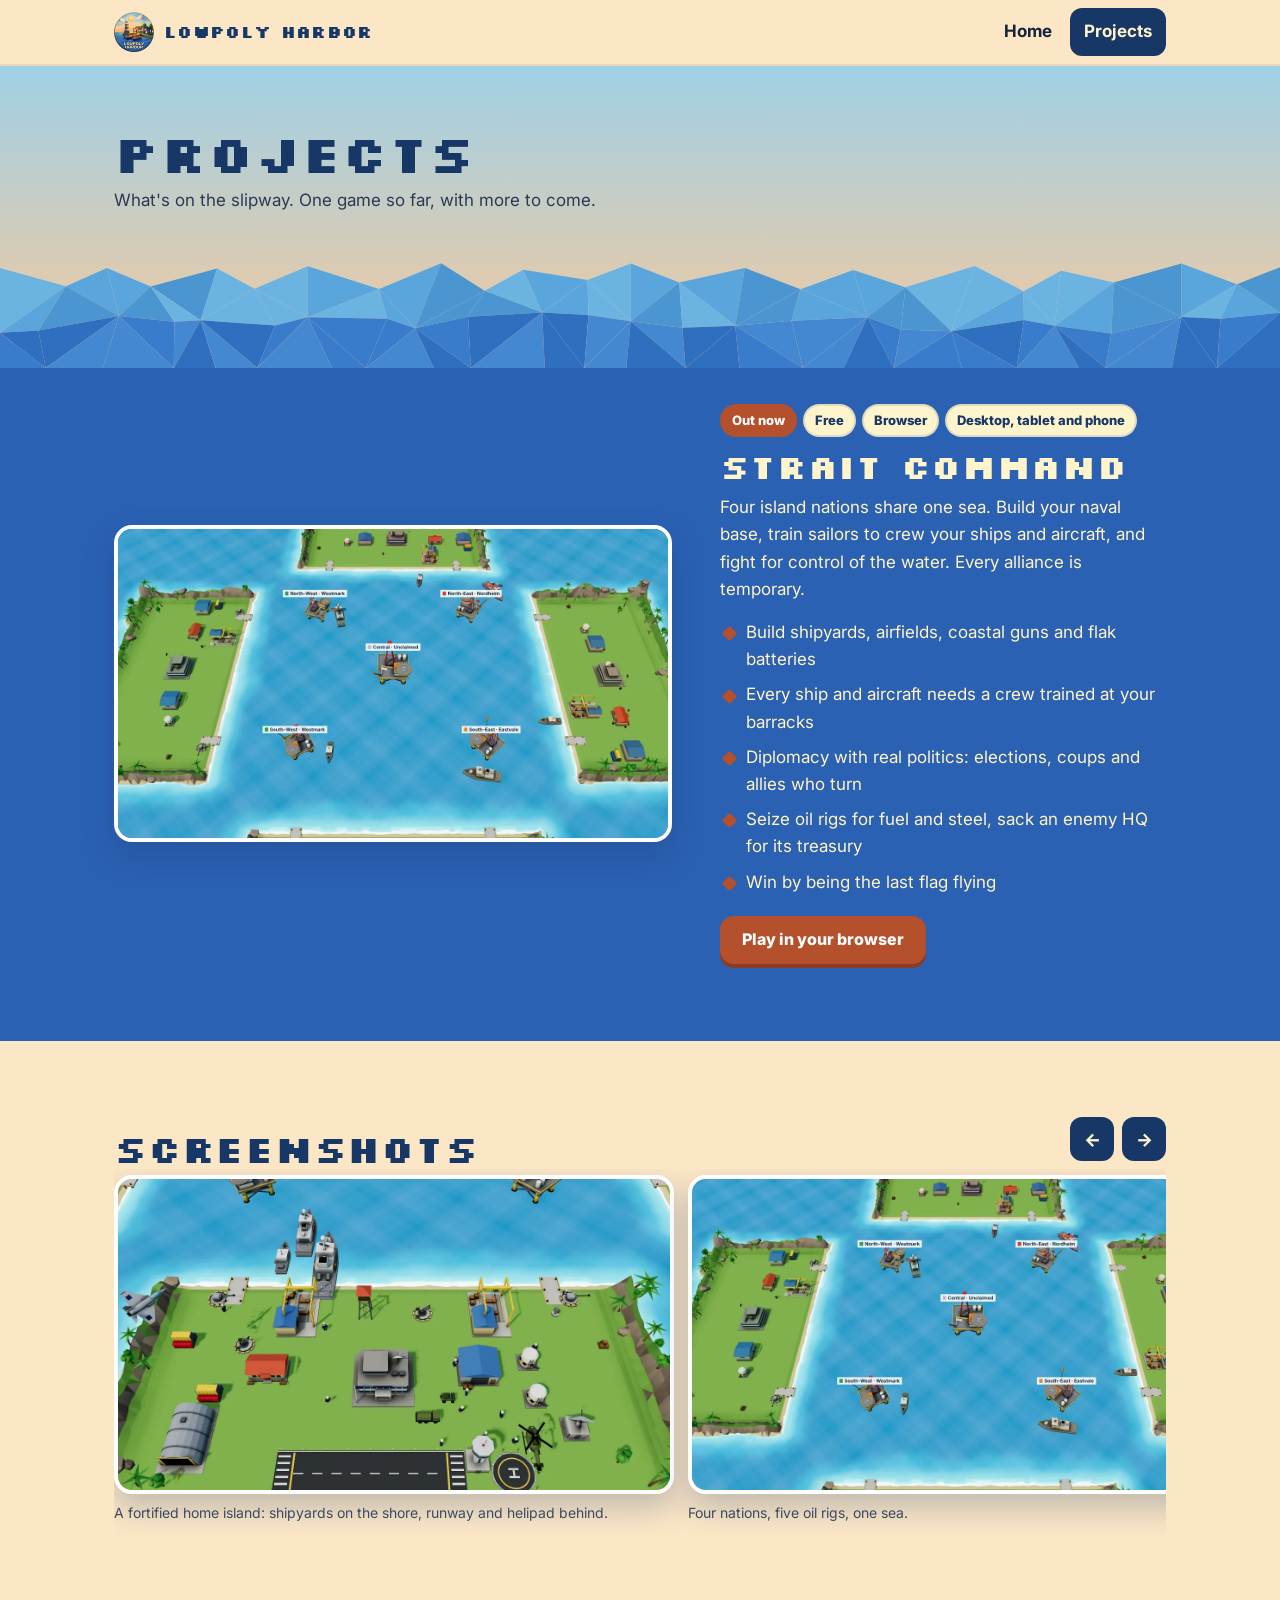
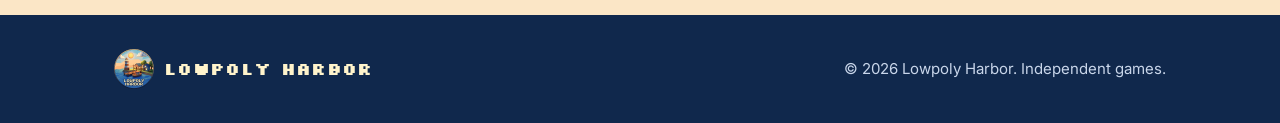
==== projects.html @ 1a78bca9 "Lowpoly Harbor website with Strait Command Co-Authored-By: Claude Opus 5.5 <noreply@anthropic.com> C" ====
<!DOCTYPE html>
<html lang="en">
<head>
<meta charset="utf-8">
<meta name="viewport" content="width=device-width,initial-scale=1">
<title>Projects | Lowpoly Harbor</title>
<meta name="description" content="Games by Lowpoly Harbor. Strait Command: a free naval base-building strategy game you play in your browser.">
<meta property="og:title" content="Strait Command by Lowpoly Harbor">
<meta property="og:description" content="Four island nations, one sea. Build a naval base, crew your fleet and choose your allies carefully. Free, in your browser.">
<meta property="og:image" content="img/og.jpg">
<meta name="theme-color" content="#173866">
<link rel="icon" href="img/favicon.png">
<link rel="apple-touch-icon" href="img/apple-touch-icon.png">
<link rel="preconnect" href="https://fonts.googleapis.com"><link rel="preconnect" href="https://fonts.gstatic.com" crossorigin>
<link href="https://fonts.googleapis.com/css2?family=Inter:wght@400;600;700;800&family=Silkscreen:wght@400;700&display=swap" rel="stylesheet">
<link rel="stylesheet" href="style.css">
</head>
<body>
<header class="top"><div class="wrap">
  <a class="brand" href="index.html"><img src="img/logo.webp" alt="" width="40" height="40"><span class="px">Lowpoly Harbor</span></a>
  <nav class="nav" aria-label="Main"><a href="index.html">Home</a><a href="projects.html" aria-current="page">Projects</a></nav>
</div></header>

<main>
<section class="pagehead">
  <div class="wrap">
    <h1 class="px">Projects</h1>
    <p>What's on the slipway. One game so far, with more to come.</p>
  </div>
  <svg class="sea" viewBox="0 0 1200 90" preserveAspectRatio="none" aria-hidden="true"><polygon points="0.0,19.6 61.9,32.5 0.0,65.3" fill="#6bb4e2"/><polygon points="61.9,32.5 36.0,63.6 0.0,65.3" fill="#5aa6dc"/><polygon points="61.9,32.5 100.2,19.7 111.5,53.4" fill="#5aa6dc"/><polygon points="61.9,32.5 111.5,53.4 36.0,63.6" fill="#4b95d1"/><polygon points="100.2,19.7 141.2,32.7 111.5,53.4" fill="#5aa6dc"/><polygon points="141.2,32.7 163.5,57.5 111.5,53.4" fill="#4b95d1"/><polygon points="141.2,32.7 203.6,20.1 188.0,56.4" fill="#4b95d1"/><polygon points="141.2,32.7 188.0,56.4 163.5,57.5" fill="#6bb4e2"/><polygon points="203.6,20.1 238.6,34.3 188.0,56.4" fill="#6bb4e2"/><polygon points="238.6,34.3 257.8,60.1 188.0,56.4" fill="#6bb4e2"/><polygon points="238.6,34.3 288.5,18.4 288.4,54.3" fill="#6bb4e2"/><polygon points="238.6,34.3 288.4,54.3 257.8,60.1" fill="#6bb4e2"/><polygon points="288.5,18.4 355.4,34.5 288.4,54.3" fill="#5aa6dc"/><polygon points="355.4,34.5 363.0,55.3 288.4,54.3" fill="#6bb4e2"/><polygon points="355.4,34.5 413.5,16.3 389.3,62.1" fill="#5aa6dc"/><polygon points="355.4,34.5 389.3,62.1 363.0,55.3" fill="#5aa6dc"/><polygon points="413.5,16.3 454.3,35.7 389.3,62.1" fill="#4b95d1"/><polygon points="454.3,35.7 438.8,53.9 389.3,62.1" fill="#4b95d1"/><polygon points="454.3,35.7 490.4,20.9 508.3,51.0" fill="#6bb4e2"/><polygon points="454.3,35.7 508.3,51.0 438.8,53.9" fill="#4b95d1"/><polygon points="490.4,20.9 550.8,28.1 508.3,51.0" fill="#5aa6dc"/><polygon points="550.8,28.1 551.7,52.8 508.3,51.0" fill="#5aa6dc"/><polygon points="550.8,28.1 591.3,16.5 591.3,57.2" fill="#6bb4e2"/><polygon points="550.8,28.1 591.3,57.2 551.7,52.8" fill="#6bb4e2"/><polygon points="591.3,16.5 636.8,29.9 591.3,57.2" fill="#5aa6dc"/><polygon points="636.8,29.9 639.7,61.7 591.3,57.2" fill="#4b95d1"/><polygon points="636.8,29.9 698.3,19.7 689.3,60.3" fill="#5aa6dc"/><polygon points="636.8,29.9 689.3,60.3 639.7,61.7" fill="#6bb4e2"/><polygon points="698.3,19.7 750.5,34.7 689.3,60.3" fill="#4b95d1"/><polygon points="750.5,34.7 742.0,56.7 689.3,60.3" fill="#4b95d1"/><polygon points="750.5,34.7 800.0,21.1 813.2,54.3" fill="#5aa6dc"/><polygon points="750.5,34.7 813.2,54.3 742.0,56.7" fill="#5aa6dc"/><polygon points="800.0,21.1 848.8,33.3 813.2,54.3" fill="#5aa6dc"/><polygon points="848.8,33.3 844.5,62.9 813.2,54.3" fill="#4b95d1"/><polygon points="848.8,33.3 913.9,18.2 891.9,64.2" fill="#6bb4e2"/><polygon points="848.8,33.3 891.9,64.2 844.5,62.9" fill="#4b95d1"/><polygon points="913.9,18.2 959.5,36.0 891.9,64.2" fill="#6bb4e2"/><polygon points="959.5,36.0 959.9,56.3 891.9,64.2" fill="#5aa6dc"/><polygon points="959.5,36.0 994.8,21.7 988.8,60.3" fill="#6bb4e2"/><polygon points="959.5,36.0 988.8,60.3 959.9,56.3" fill="#6bb4e2"/><polygon points="994.8,21.7 1044.1,29.8 988.8,60.3" fill="#6bb4e2"/><polygon points="1044.1,29.8 1042.0,65.8 988.8,60.3" fill="#5aa6dc"/><polygon points="1044.1,29.8 1107.5,16.6 1107.6,54.1" fill="#4b95d1"/><polygon points="1044.1,29.8 1107.6,54.1 1042.0,65.8" fill="#4b95d1"/><polygon points="1107.5,16.6 1159.7,31.2 1107.6,54.1" fill="#5aa6dc"/><polygon points="1159.7,31.2 1144.3,55.3 1107.6,54.1" fill="#6bb4e2"/><polygon points="1159.7,31.2 1200.0,19.1 1200.0,51.2" fill="#4b95d1"/><polygon points="1159.7,31.2 1200.0,51.2 1144.3,55.3" fill="#5aa6dc"/><polygon points="0.0,65.3 36.0,63.6 42.8,90.0" fill="#2f6fc0"/><polygon points="0.0,65.3 42.8,90.0 0.0,90.0" fill="#3a7ccc"/><polygon points="36.0,63.6 111.5,53.4 42.8,90.0" fill="#2f6fc0"/><polygon points="111.5,53.4 96.4,90.0 42.8,90.0" fill="#4588d2"/><polygon points="111.5,53.4 163.5,57.5 162.9,90.0" fill="#3a7ccc"/><polygon points="111.5,53.4 162.9,90.0 96.4,90.0" fill="#4588d2"/><polygon points="163.5,57.5 188.0,56.4 162.9,90.0" fill="#4588d2"/><polygon points="188.0,56.4 202.1,90.0 162.9,90.0" fill="#2f6fc0"/><polygon points="188.0,56.4 257.8,60.1 241.1,90.0" fill="#2f6fc0"/><polygon points="188.0,56.4 241.1,90.0 202.1,90.0" fill="#4588d2"/><polygon points="257.8,60.1 288.4,54.3 241.1,90.0" fill="#3a7ccc"/><polygon points="288.4,54.3 311.4,90.0 241.1,90.0" fill="#4588d2"/><polygon points="288.4,54.3 363.0,55.3 343.0,90.0" fill="#3a7ccc"/><polygon points="288.4,54.3 343.0,90.0 311.4,90.0" fill="#3a7ccc"/><polygon points="363.0,55.3 389.3,62.1 343.0,90.0" fill="#3a7ccc"/><polygon points="389.3,62.1 406.7,90.0 343.0,90.0" fill="#4588d2"/><polygon points="389.3,62.1 438.8,53.9 441.5,90.0" fill="#3a7ccc"/><polygon points="389.3,62.1 441.5,90.0 406.7,90.0" fill="#2f6fc0"/><polygon points="438.8,53.9 508.3,51.0 441.5,90.0" fill="#2f6fc0"/><polygon points="508.3,51.0 510.7,90.0 441.5,90.0" fill="#4588d2"/><polygon points="508.3,51.0 551.7,52.8 547.8,90.0" fill="#2f6fc0"/><polygon points="508.3,51.0 547.8,90.0 510.7,90.0" fill="#2f6fc0"/><polygon points="551.7,52.8 591.3,57.2 547.8,90.0" fill="#4588d2"/><polygon points="591.3,57.2 587.1,90.0 547.8,90.0" fill="#4588d2"/><polygon points="591.3,57.2 639.7,61.7 642.7,90.0" fill="#4588d2"/><polygon points="591.3,57.2 642.7,90.0 587.1,90.0" fill="#2f6fc0"/><polygon points="639.7,61.7 689.3,60.3 642.7,90.0" fill="#2f6fc0"/><polygon points="689.3,60.3 693.2,90.0 642.7,90.0" fill="#2f6fc0"/><polygon points="689.3,60.3 742.0,56.7 752.7,90.0" fill="#4588d2"/><polygon points="689.3,60.3 752.7,90.0 693.2,90.0" fill="#3a7ccc"/><polygon points="742.0,56.7 813.2,54.3 752.7,90.0" fill="#4588d2"/><polygon points="813.2,54.3 790.9,90.0 752.7,90.0" fill="#4588d2"/><polygon points="813.2,54.3 844.5,62.9 837.9,90.0" fill="#3a7ccc"/><polygon points="813.2,54.3 837.9,90.0 790.9,90.0" fill="#2f6fc0"/><polygon points="844.5,62.9 891.9,64.2 837.9,90.0" fill="#4588d2"/><polygon points="891.9,64.2 901.7,90.0 837.9,90.0" fill="#3a7ccc"/><polygon points="891.9,64.2 959.9,56.3 953.2,90.0" fill="#2f6fc0"/><polygon points="891.9,64.2 953.2,90.0 901.7,90.0" fill="#3a7ccc"/><polygon points="959.9,56.3 988.8,60.3 953.2,90.0" fill="#3a7ccc"/><polygon points="988.8,60.3 1011.7,90.0 953.2,90.0" fill="#4588d2"/><polygon points="988.8,60.3 1042.0,65.8 1036.5,90.0" fill="#3a7ccc"/><polygon points="988.8,60.3 1036.5,90.0 1011.7,90.0" fill="#2f6fc0"/><polygon points="1042.0,65.8 1107.6,54.1 1036.5,90.0" fill="#4588d2"/><polygon points="1107.6,54.1 1098.5,90.0 1036.5,90.0" fill="#4588d2"/><polygon points="1107.6,54.1 1144.3,55.3 1140.9,90.0" fill="#2f6fc0"/><polygon points="1107.6,54.1 1140.9,90.0 1098.5,90.0" fill="#2f6fc0"/><polygon points="1144.3,55.3 1200.0,51.2 1140.9,90.0" fill="#3a7ccc"/><polygon points="1200.0,51.2 1200.0,90.0 1140.9,90.0" fill="#2f6fc0"/></svg>
</section>

<section class="band sea-band" style="padding-top:clamp(20px,3vw,36px)">
  <div class="wrap proj">
    <a href="strait-command/index.html" class="shot"><img src="img/sc-overview.webp" alt="Strait Command: four islands around a central sea with oil rigs and warships" width="1280" height="720"></a>
    <div>
      <div class="tags"><span class="tag hot">Out now</span><span class="tag">Free</span><span class="tag">Browser</span><span class="tag">Desktop, tablet and phone</span></div>
      <h3 class="px" style="color:var(--cream)">Strait Command</h3>
      <p>Four island nations share one sea. Build your naval base, train sailors to crew your ships and aircraft, and fight for control of the water. Every alliance is temporary.</p>
      <ul class="feat">
        <li>Build shipyards, airfields, coastal guns and flak batteries</li>
        <li>Every ship and aircraft needs a crew trained at your barracks</li>
        <li>Diplomacy with real politics: elections, coups and allies who turn</li>
        <li>Seize oil rigs for fuel and steel, sack an enemy HQ for its treasury</li>
        <li>Win by being the last flag flying</li>
      </ul>
      <div class="btns"><a class="btn primary" href="strait-command/index.html">Play in your browser</a></div>
    </div>
  </div>
</section>

<section class="band">
  <div class="wrap">
    <div style="display:flex;align-items:end;justify-content:space-between;gap:12px;flex-wrap:wrap">
      <h2 class="px" style="color:var(--deep);margin:0">Screenshots</h2>
      <div class="gnav"><button type="button" id="gPrev" aria-label="Previous screenshot">&larr;</button><button type="button" id="gNext" aria-label="Next screenshot">&rarr;</button></div>
    </div>
    <div class="gallery" id="gallery" tabindex="0" aria-label="Strait Command screenshots">
      <figure><div class="shot"><img src="img/sc-base.webp" alt="A built-up naval base with two shipyards, a runway, hangar, helipad and defences" width="1280" height="720" loading="lazy"></div><figcaption>A fortified home island: shipyards on the shore, runway and helipad behind.</figcaption></figure>
      <figure><div class="shot"><img src="img/sc-overview.webp" alt="Overview of four islands around a central sea with five oil rigs" width="1280" height="720" loading="lazy"></div><figcaption>Four nations, five oil rigs, one sea.</figcaption></figure>
      <figure><div class="shot"><img src="img/sc-rig.webp" alt="Warships around the central oil rig" width="1280" height="720" loading="lazy"></div><figcaption>Fighting over the Central Rig, the richest prize on the map.</figcaption></figure>
    </div>
  </div>
</section>
</main>

<footer><div class="wrap">
  <a class="brand" href="index.html"><img src="img/logo.webp" alt="" width="34" height="34"><span class="px">Lowpoly Harbor</span></a>
  <span>&copy; 2026 Lowpoly Harbor. Independent games.</span>
</div></footer>
<script>
{
  const g = document.getElementById('gallery');
  const step = d => { const f = g.querySelector('figure'); g.scrollBy({left: d * (f.offsetWidth + 14), behavior: matchMedia('(prefers-reduced-motion: reduce)').matches ? 'auto' : 'smooth'}); };
  document.getElementById('gPrev').addEventListener('click', () => step(-1));
  document.getElementById('gNext').addEventListener('click', () => step(1));
  g.addEventListener('keydown', e => { if (e.key === 'ArrowLeft') step(-1); if (e.key === 'ArrowRight') step(1); });
}
</script>
</body>
</html>
---- style.css ----
/* VOICE: warm, small-studio, toy-box; a harbour at golden hour
   IDEA: the studio site behaves like the logo badge come to life: sunset sky above, faceted sea below
   PICTURE: the badge riding on low-poly waves; the game shown in real screenshots
   COLOUR and TYPE: sunset peach + harbour blue lead, cream text on sea, lighthouse brick as the accent; Silkscreen (pixel, like the logo) + Inter
   LAYOUT: one centred hero, a sea-blue about band, a project strip; projects page = one big feature + gallery */
:root{
  color-scheme:light;
  --sky:#9fd0e6;--peach:#f7c99c;--sand:#fbe6c6;--sea:#2b61b3;--deep:#173866;--night:#10284c;
  --cream:#fff4cc;--ink:#15233a;--brick:#b4512c;--brick-d:#8e3c1f;--grass:#6aa84f;
  --r:18px;
}
*{box-sizing:border-box;min-width:0}
html{scroll-padding-top:80px}
body{margin:0;background:var(--sand);color:var(--ink);font:17px/1.6 Inter,system-ui,-apple-system,"Segoe UI",sans-serif;overflow-x:clip}
img{max-width:100%;height:auto;display:block}
a{color:inherit}
.px{font-family:Silkscreen,"Press Start 2P",ui-monospace,monospace;font-weight:700;letter-spacing:.02em;line-height:1.05}
.wrap{max-width:1180px;margin:0 auto;padding:0 max(5vw,18px)}

/* header */
.top{position:sticky;top:0;z-index:10;background:rgba(251,230,198,.9);backdrop-filter:blur(8px);border-bottom:2px solid #0000000f}
.top .wrap{display:flex;align-items:center;gap:14px;min-height:64px}
.brand{display:flex;align-items:center;gap:10px;text-decoration:none}
.brand img{width:40px;height:40px}
.brand span{font-size:17px;color:var(--deep)}
.nav{margin-left:auto;display:flex;gap:4px}
.nav a{text-decoration:none;font-weight:700;padding:10px 14px;border-radius:12px;min-height:44px;display:flex;align-items:center}
.nav a:hover{background:#0000000a}
.nav a[aria-current=page]{background:var(--deep);color:var(--cream)}

/* buttons */
.btns{display:flex;flex-wrap:wrap;gap:10px}
.btn{display:inline-flex;align-items:center;gap:8px;min-height:48px;padding:0 22px;border-radius:14px;font-weight:800;text-decoration:none;font-size:16px;
  box-shadow:0 4px 0 #00000026;transition:transform .12s}
.btn:hover{transform:translateY(-2px)}
.btn:focus-visible,.nav a:focus-visible{outline:3px solid var(--brick);outline-offset:3px}
.btn.primary{background:var(--brick);color:#fff;box-shadow:0 4px 0 var(--brick-d)}
.btn.ghost{background:var(--cream);color:var(--deep)}

/* hero: sunset sky, badge, faceted sea */
.hero{position:relative;background:linear-gradient(180deg,var(--sky) 0%,#c9dfe4 38%,var(--peach) 78%);padding:clamp(28px,5vw,56px) 0 0;text-align:center;overflow:hidden}
.hero .badge{width:min(400px,72vw);margin:0 auto;filter:drop-shadow(0 18px 24px #17386655);animation:bob 6s ease-in-out infinite}
.hero h1{font-size:clamp(30px,4.6vw,48px);margin:22px auto 10px;color:var(--deep);max-width:16ch;text-wrap:balance}
.hero p.lead{font-size:clamp(17px,1.6vw,19px);max-width:56ch;margin:0 auto 22px;color:#2a3a55}
.hero .btns{justify-content:center;margin-bottom:clamp(40px,6vw,70px)}
.sea{display:block;width:100%;height:clamp(70px,10vw,130px)}
@keyframes bob{0%,100%{transform:translateY(0) rotate(-1deg)}50%{transform:translateY(-10px) rotate(1deg)}}
@media (prefers-reduced-motion:reduce){.hero .badge{animation:none}.btn{transition:none}}

/* bands */
.band{padding:clamp(40px,6vw,80px) 0}
.band.sea-band{background:var(--sea);color:var(--cream)}
.band.deep{background:var(--deep);color:var(--cream)}
h2{font-size:clamp(26px,3.4vw,38px);margin:0 0 16px;text-wrap:balance}
.sea-band h2,.deep h2{color:var(--cream)}
.about{display:grid;grid-template-columns:minmax(0,1.1fr) minmax(0,.9fr);gap:clamp(24px,5vw,64px);align-items:start}
.about p{margin:0 0 14px;max-width:62ch}
.pillars{display:grid;gap:12px}
.pillar{background:#ffffff14;border:2px solid #ffffff22;border-radius:var(--r);padding:16px 18px}
.pillar b{display:block;font-size:17px;margin-bottom:3px;color:#fff}
.pillar span{font-size:15.5px;opacity:.9}

/* project teaser + feature */
.proj{display:grid;grid-template-columns:minmax(0,1.25fr) minmax(0,1fr);gap:clamp(22px,4vw,48px);align-items:center}
.shot{border-radius:var(--r);overflow:hidden;box-shadow:0 14px 30px #17386640;border:4px solid #fff}
.tags{display:flex;flex-wrap:wrap;gap:6px;margin:0 0 12px}
.tag{font-size:13px;font-weight:800;padding:4px 10px;border-radius:999px;background:var(--cream);color:var(--deep);border:2px solid #17386622}
.tag.hot{background:var(--brick);color:#fff;border-color:var(--brick)}
.proj h3{font-size:clamp(26px,3vw,34px);margin:0 0 10px;color:var(--deep)}
.proj p{margin:0 0 16px}
.feat{margin:0 0 20px;padding:0;list-style:none;display:grid;gap:8px}
.feat li{padding-left:26px;position:relative}
.feat li::before{content:"";position:absolute;left:4px;top:.55em;width:11px;height:11px;background:var(--brick);transform:rotate(45deg);border-radius:2px}

/* page title band */
.pagehead{background:linear-gradient(180deg,var(--sky),var(--peach));padding:clamp(34px,5vw,60px) 0 0;overflow:hidden}
.pagehead h1{font-size:clamp(32px,5vw,52px);margin:0 0 6px;color:var(--deep)}
.pagehead p{margin:0 0 26px;max-width:60ch;color:#2a3a55}

/* gallery */
.gallery{display:flex;gap:14px;overflow-x:auto;scroll-snap-type:x mandatory;padding:6px 2px 14px;scrollbar-width:thin}
.gallery figure{flex:0 0 min(560px,82vw);margin:0;scroll-snap-align:start}
.gallery figcaption{font-size:14px;margin-top:8px;color:#3a4a63}
.gnav{display:flex;gap:8px;justify-content:flex-end;margin-bottom:8px}
.gnav button{width:44px;height:44px;border-radius:12px;border:0;background:var(--deep);color:var(--cream);font:800 18px Inter,sans-serif;cursor:pointer}
.gnav button:focus-visible{outline:3px solid var(--brick);outline-offset:2px}

/* footer */
footer{background:var(--night);color:#c9d6ea;padding:34px 0;font-size:15px}
footer .wrap{display:flex;flex-wrap:wrap;gap:14px;align-items:center;justify-content:space-between}
footer .brand span{color:var(--cream)}
footer img{width:34px;height:34px}

@media (max-width:820px){
  .about,.proj{grid-template-columns:minmax(0,1fr)}
  .brand span{font-size:15px}
}
@media (max-width:420px){ .brand span{display:none} }
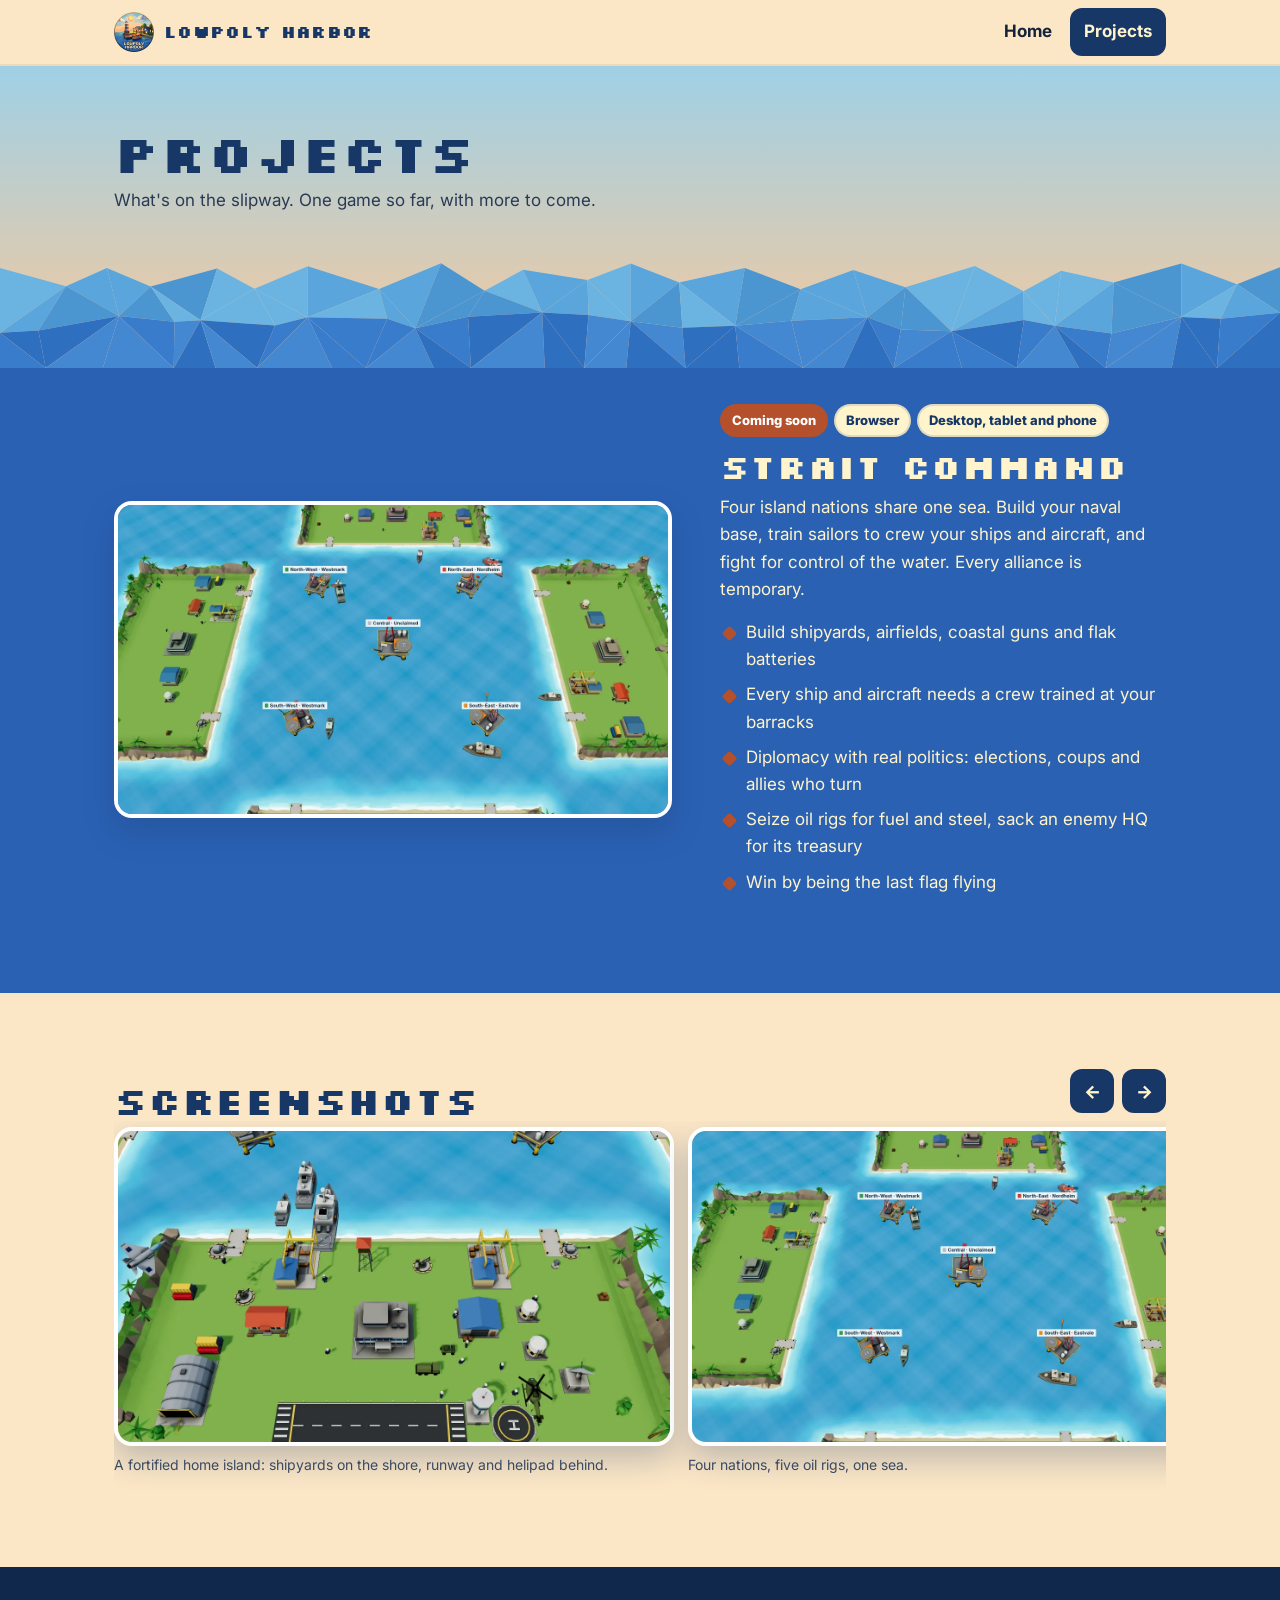
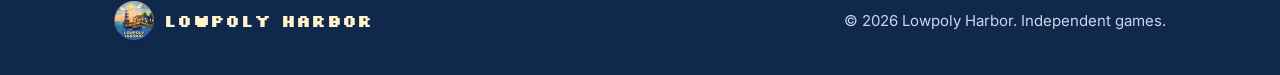
==== commit 035c94cb: "Remove game links; mark Strait Command as coming soon Co-Authored-By: Claude Opus 5.5 <noreply@anthr" ====
--- a/projects.html
+++ b/projects.html
@@ -4,9 +4,9 @@
 <meta charset="utf-8">
 <meta name="viewport" content="width=device-width,initial-scale=1">
 <title>Projects | Lowpoly Harbor</title>
-<meta name="description" content="Games by Lowpoly Harbor. Strait Command: a free naval base-building strategy game you play in your browser.">
+<meta name="description" content="Games by Lowpoly Harbor. Strait Command: a naval base-building strategy game for the browser, coming soon.">
 <meta property="og:title" content="Strait Command by Lowpoly Harbor">
-<meta property="og:description" content="Four island nations, one sea. Build a naval base, crew your fleet and choose your allies carefully. Free, in your browser.">
+<meta property="og:description" content="Four island nations, one sea. Build a naval base, crew your fleet and choose your allies carefully. Coming soon to your browser.">
 <meta property="og:image" content="img/og.jpg">
 <meta name="theme-color" content="#173866">
 <link rel="icon" href="img/favicon.png">
@@ -32,9 +32,9 @@
 
 <section class="band sea-band" style="padding-top:clamp(20px,3vw,36px)">
   <div class="wrap proj">
-    <a href="strait-command/index.html" class="shot"><img src="img/sc-overview.webp" alt="Strait Command: four islands around a central sea with oil rigs and warships" width="1280" height="720"></a>
+    <div class="shot"><img src="img/sc-overview.webp" alt="Strait Command: four islands around a central sea with oil rigs and warships" width="1280" height="720"></div>
     <div>
-      <div class="tags"><span class="tag hot">Out now</span><span class="tag">Free</span><span class="tag">Browser</span><span class="tag">Desktop, tablet and phone</span></div>
+      <div class="tags"><span class="tag hot">Coming soon</span><span class="tag">Browser</span><span class="tag">Desktop, tablet and phone</span></div>
       <h3 class="px" style="color:var(--cream)">Strait Command</h3>
       <p>Four island nations share one sea. Build your naval base, train sailors to crew your ships and aircraft, and fight for control of the water. Every alliance is temporary.</p>
       <ul class="feat">
@@ -44,7 +44,6 @@
         <li>Seize oil rigs for fuel and steel, sack an enemy HQ for its treasury</li>
         <li>Win by being the last flag flying</li>
       </ul>
-      <div class="btns"><a class="btn primary" href="strait-command/index.html">Play in your browser</a></div>
     </div>
   </div>
 </section>
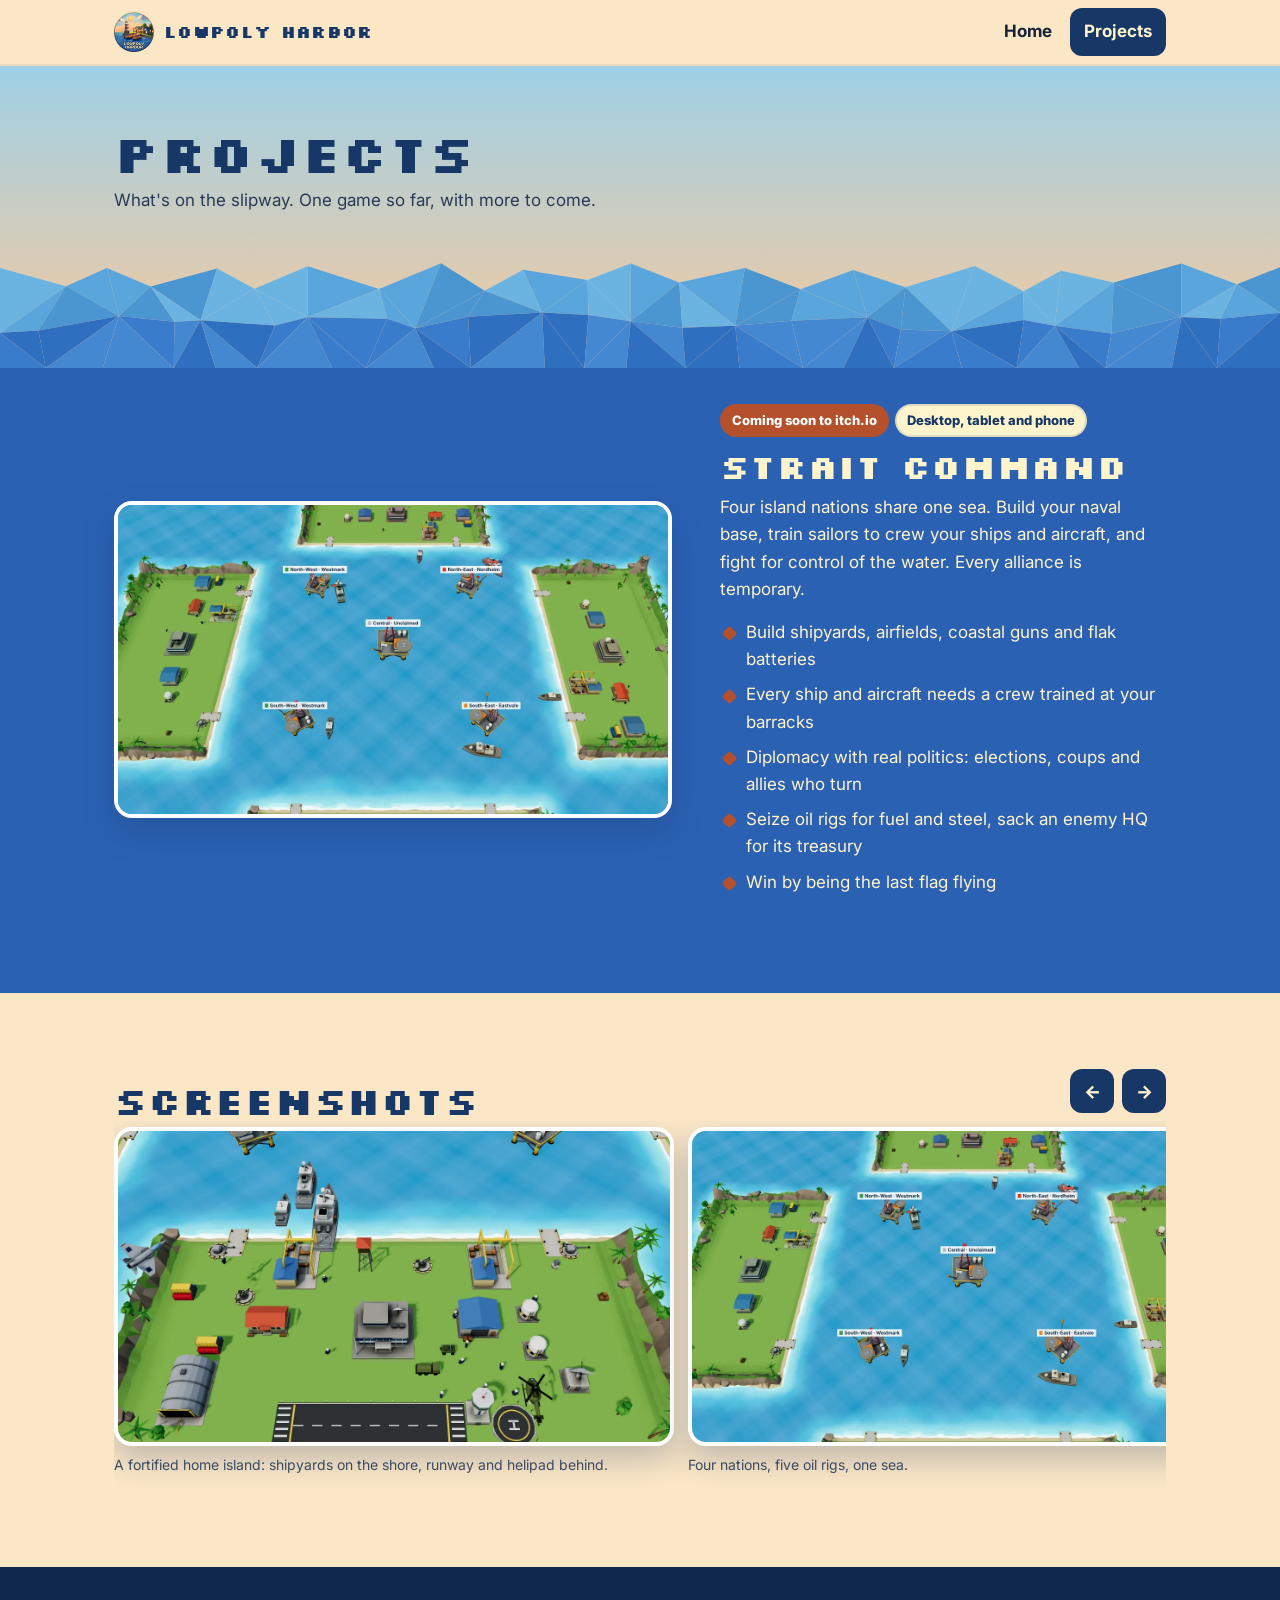
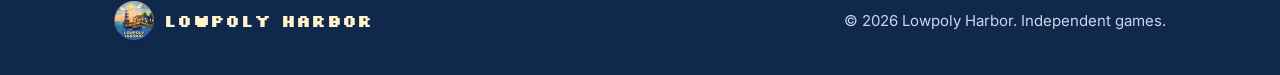
==== commit f29dd749: "Remove hosted game; Strait Command will release on itch.io Co-Authored-By: Claude Opus 5.5 <noreply@" ====
--- a/projects.html
+++ b/projects.html
@@ -34,7 +34,7 @@
   <div class="wrap proj">
     <div class="shot"><img src="img/sc-overview.webp" alt="Strait Command: four islands around a central sea with oil rigs and warships" width="1280" height="720"></div>
     <div>
-      <div class="tags"><span class="tag hot">Coming soon</span><span class="tag">Browser</span><span class="tag">Desktop, tablet and phone</span></div>
+      <div class="tags"><span class="tag hot">Coming soon to itch.io</span><span class="tag">Desktop, tablet and phone</span></div>
       <h3 class="px" style="color:var(--cream)">Strait Command</h3>
       <p>Four island nations share one sea. Build your naval base, train sailors to crew your ships and aircraft, and fight for control of the water. Every alliance is temporary.</p>
       <ul class="feat">
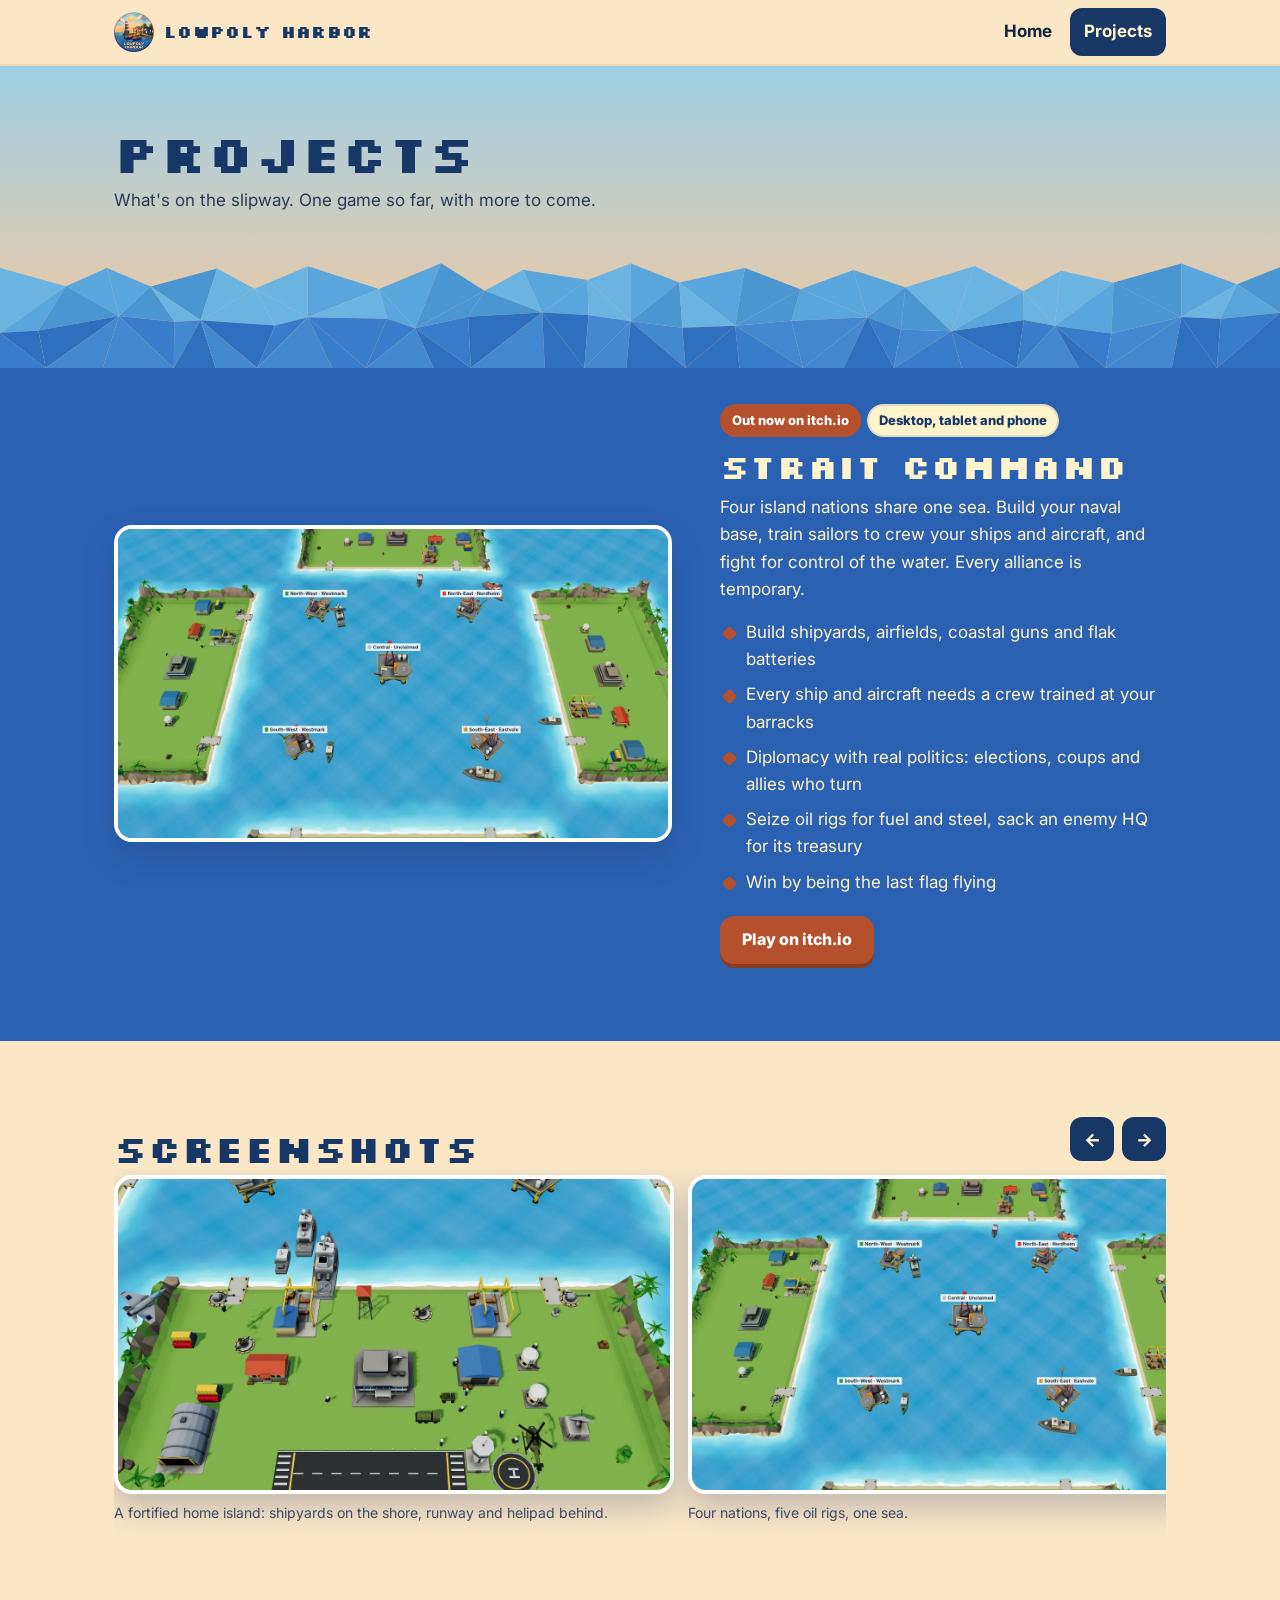
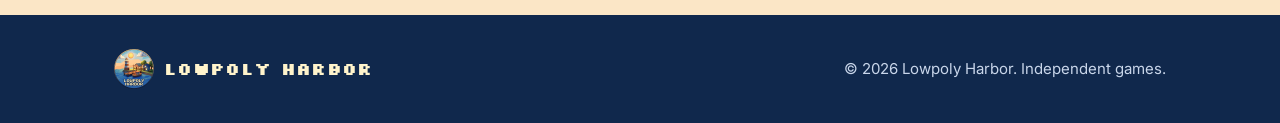
==== commit 7871f31b: "Strait Command is out now on itch.io Co-Authored-By: Claude Opus 5.5 <noreply@anthropic.com> Claude-" ====
--- a/projects.html
+++ b/projects.html
@@ -4,9 +4,9 @@
 <meta charset="utf-8">
 <meta name="viewport" content="width=device-width,initial-scale=1">
 <title>Projects | Lowpoly Harbor</title>
-<meta name="description" content="Games by Lowpoly Harbor. Strait Command: a naval base-building strategy game for the browser, coming soon.">
+<meta name="description" content="Games by Lowpoly Harbor. Strait Command: a naval base-building strategy game, out now on itch.io.">
 <meta property="og:title" content="Strait Command by Lowpoly Harbor">
-<meta property="og:description" content="Four island nations, one sea. Build a naval base, crew your fleet and choose your allies carefully. Coming soon to your browser.">
+<meta property="og:description" content="Four island nations, one sea. Build a naval base, crew your fleet and choose your allies carefully. Out now on itch.io.">
 <meta property="og:image" content="img/og.jpg">
 <meta name="theme-color" content="#173866">
 <link rel="icon" href="img/favicon.png">
@@ -34,7 +34,7 @@
   <div class="wrap proj">
     <div class="shot"><img src="img/sc-overview.webp" alt="Strait Command: four islands around a central sea with oil rigs and warships" width="1280" height="720"></div>
     <div>
-      <div class="tags"><span class="tag hot">Coming soon to itch.io</span><span class="tag">Desktop, tablet and phone</span></div>
+      <div class="tags"><a class="tag hot" href="https://lowpolyharbor.itch.io/strait-command">Out now on itch.io</a><span class="tag">Desktop, tablet and phone</span></div>
       <h3 class="px" style="color:var(--cream)">Strait Command</h3>
       <p>Four island nations share one sea. Build your naval base, train sailors to crew your ships and aircraft, and fight for control of the water. Every alliance is temporary.</p>
       <ul class="feat">
@@ -44,6 +44,7 @@
         <li>Seize oil rigs for fuel and steel, sack an enemy HQ for its treasury</li>
         <li>Win by being the last flag flying</li>
       </ul>
+      <div class="btns"><a class="btn primary" href="https://lowpolyharbor.itch.io/strait-command">Play on itch.io</a></div>
     </div>
   </div>
 </section>
--- a/style.css
+++ b/style.css
@@ -65,6 +65,7 @@
 .shot{border-radius:var(--r);overflow:hidden;box-shadow:0 14px 30px #17386640;border:4px solid #fff}
 .tags{display:flex;flex-wrap:wrap;gap:6px;margin:0 0 12px}
 .tag{font-size:13px;font-weight:800;padding:4px 10px;border-radius:999px;background:var(--cream);color:var(--deep);border:2px solid #17386622}
+a.tag{text-decoration:none}
 .tag.hot{background:var(--brick);color:#fff;border-color:var(--brick)}
 .proj h3{font-size:clamp(26px,3vw,34px);margin:0 0 10px;color:var(--deep)}
 .proj p{margin:0 0 16px}
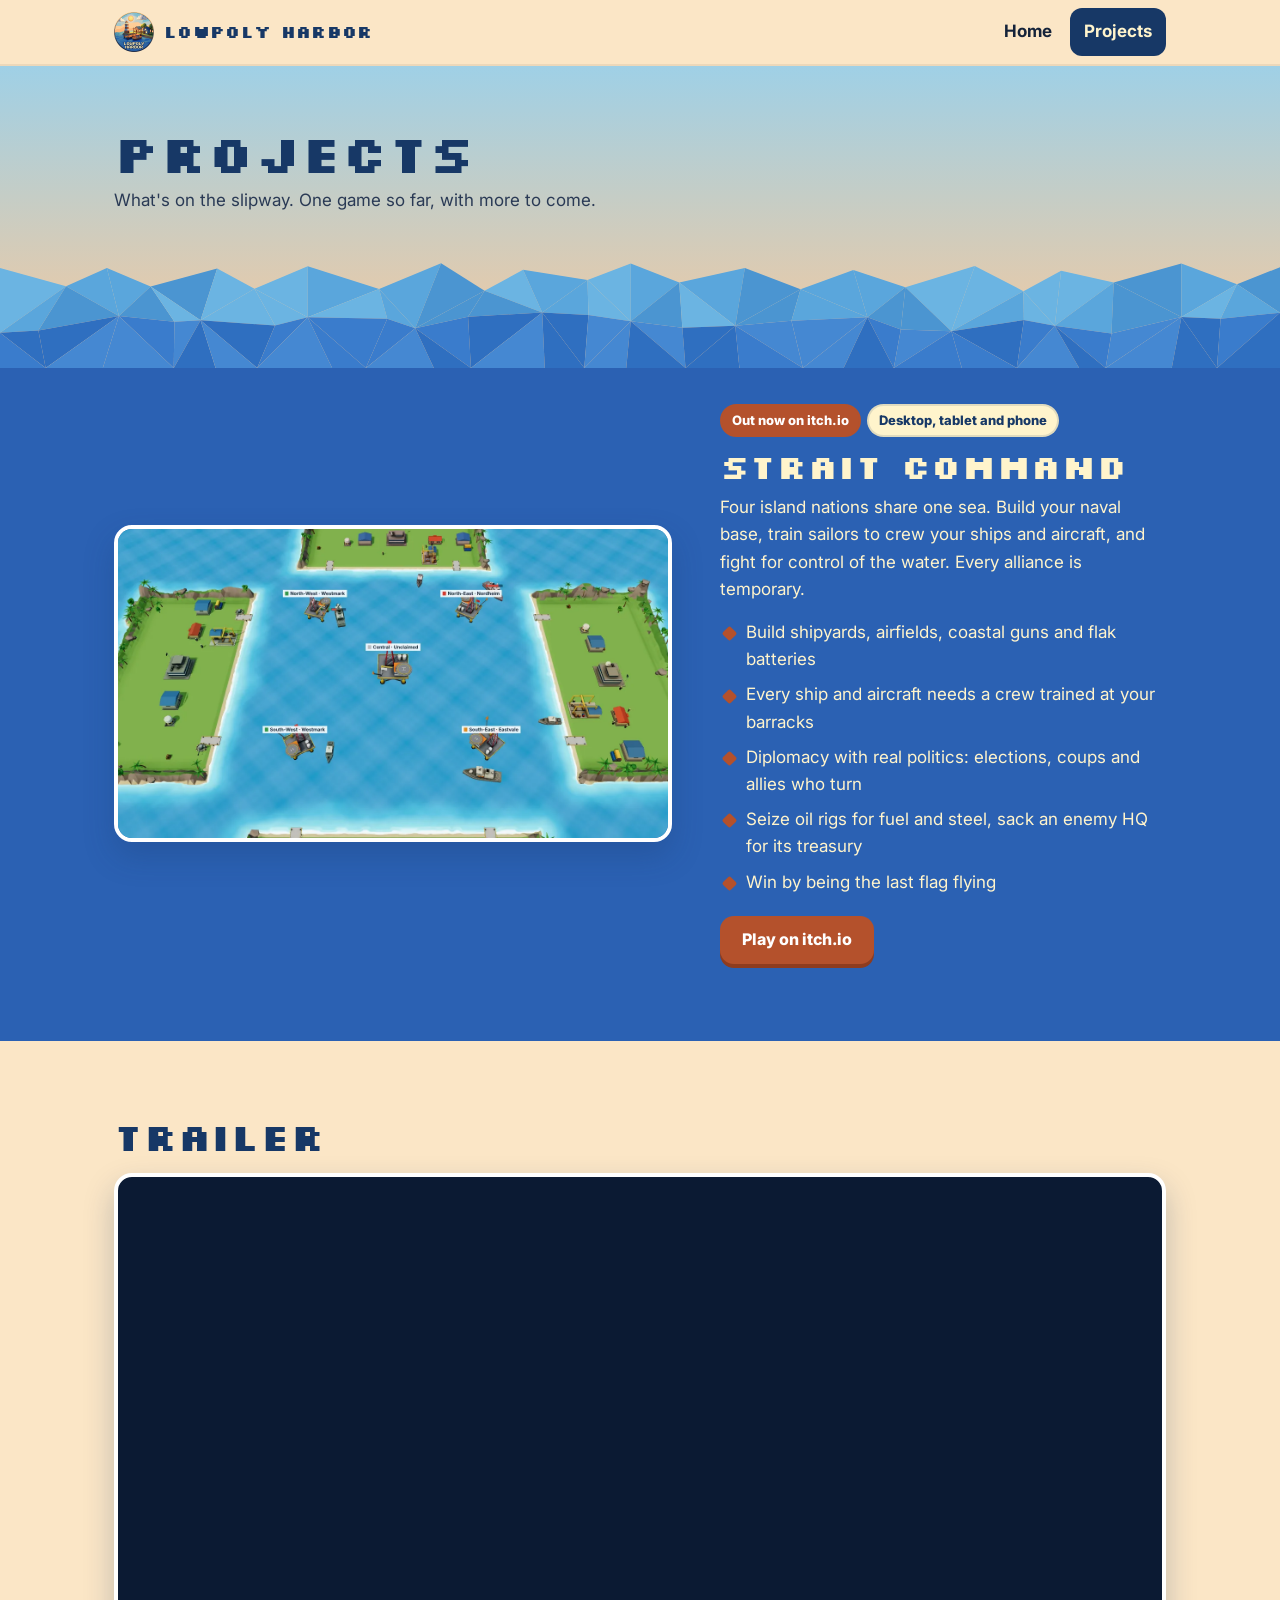
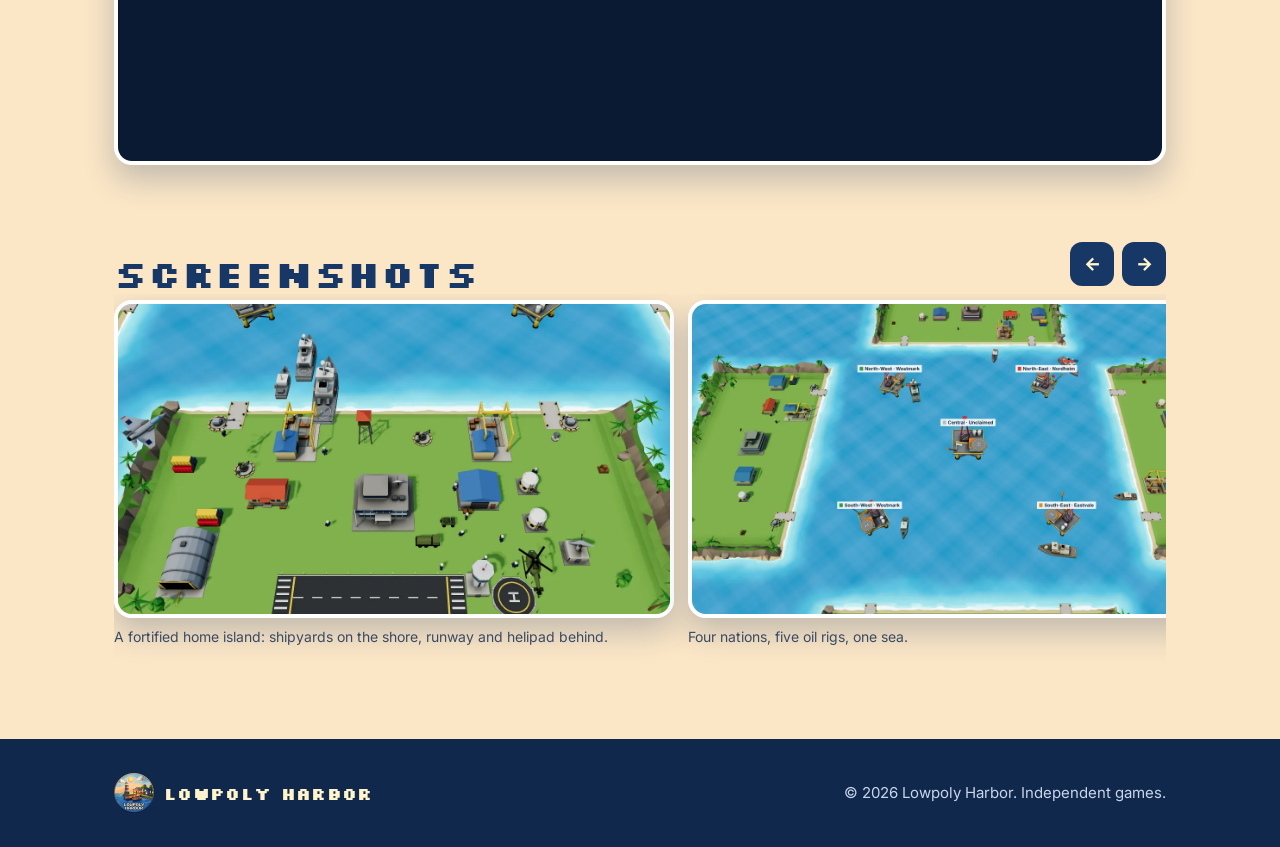
==== commit 404c2647: "Add the Strait Command trailer to the projects page Co-Authored-By: Claude Opus 5.5 <noreply@anthrop" ====
--- a/projects.html
+++ b/projects.html
@@ -49,6 +49,13 @@
   </div>
 </section>
 
+<section class="band" id="trailer" style="padding-bottom:0">
+  <div class="wrap">
+    <h2 class="px" style="color:var(--deep);margin:0 0 16px">Trailer</h2>
+    <div class="shot video"><iframe src="https://www.youtube-nocookie.com/embed/WfMR_AJMblc?rel=0" title="Strait Command: official trailer" loading="lazy" allow="accelerometer; autoplay; clipboard-write; encrypted-media; gyroscope; picture-in-picture; web-share" referrerpolicy="strict-origin-when-cross-origin" allowfullscreen></iframe></div>
+  </div>
+</section>
+
 <section class="band">
   <div class="wrap">
     <div style="display:flex;align-items:end;justify-content:space-between;gap:12px;flex-wrap:wrap">
--- a/style.css
+++ b/style.css
@@ -97,3 +97,6 @@
   .brand span{font-size:15px}
 }
 @media (max-width:420px){ .brand span{display:none} }
+
+.video{position:relative;aspect-ratio:16/9;background:#0b1a33}
+.video iframe{position:absolute;inset:0;width:100%;height:100%;border:0}
